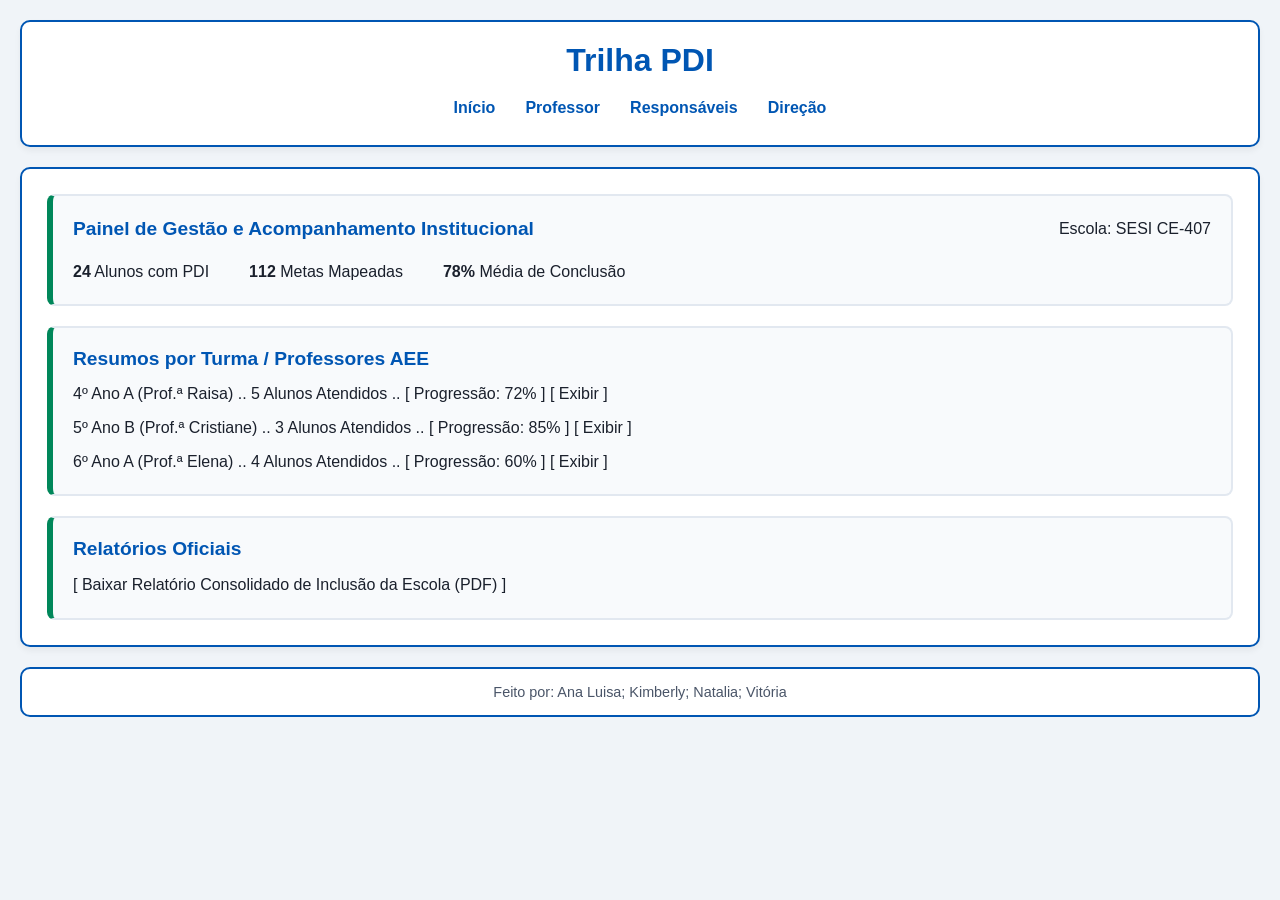
==== direcao.html @ 577b3da2 "Add files via upload" ====
<!DOCTYPE html>
<html lang="pt-BR">
<head>
    <meta charset="UTF-8">
    <meta name="viewport" content="width=device-width, initial-scale=1.0">
    <title>Trilha PDI - Direção</title>
    <link rel="stylesheet" href="style.css">
</head>
<body>
    <header>
        <h1>Trilha PDI</h1>
        <nav>
            <a href="index.html">Início</a>
            <a href="professor.html">Professor</a>
            <a href="responsaveis.html">Responsáveis</a>
            <a href="direcao.html">Direção</a>
        </nav>
    </header>

    <main>
      
        <section class="section-direcao">
            <div class="topo-informacoes">
                <h2>Painel de Gestão e Acompanhamento Institucional</h2>
                <p>Escola: SESI CE-407</p>
            </div>
            
            <div class="cards-indicadores">
                <p><strong>24</strong> Alunos com PDI</p>
                <p><strong>112</strong> Metas Mapeadas</p>
                <p><strong>78%</strong> Média de Conclusão</p>
            </div>
        </section>

      
        <section class="section-direcao">
            <h2>Resumos por Turma / Professores AEE</h2>
            <ul class="lista-turmas">
                <li>4º Ano A (Prof.ª Raisa) .. 5 Alunos Atendidos .. [ Progressão: 72% ] [ Exibir ]</li>
                <li>5º Ano B (Prof.ª Cristiane) .. 3 Alunos Atendidos .. [ Progressão: 85% ] [ Exibir ]</li>
                <li>6º Ano A (Prof.ª Elena) .. 4 Alunos Atendidos .. [ Progressão: 60% ] [ Exibir ]</li>
            </ul>
        </section>

   
        <section class="section-direcao">
            <h2>Relatórios Oficiais</h2>
            <p>[ Baixar Relatório Consolidado de Inclusão da Escola (PDF) ]</p>
        </section>
    </main>

    <footer>
        <p>Feito por: Ana Luisa; Kimberly; Natalia; Vitória</p>
    </footer>
</body>
</html>
---- style.css ----
* {
    margin: 0;
    padding: 0;
    box-sizing: border-box;
    font-family: Arial, Helvetica, sans-serif;
}

body {
    background-color: #f0f4f8;
    color: #1a202c;
    padding: 20px;
    display: flex;
    flex-direction: column;
    align-items: center;
    width: 100%;
}

header, main, footer {
    width: 100%;
}

header {
    border: 2px solid #0056b3;
    border-radius: 10px;
    background-color: #ffffff;
    padding: 20px;
    text-align: center;
    margin-bottom: 20px;
    box-shadow: 0 4px 6px rgba(0,0,0,0.05);
}

header h1 {
    font-size: 2rem;
    color: #0056b3;
    margin-bottom: 12px;
}

nav {
    display: flex;
    justify-content: center;
    gap: 30px;
    padding: 8px;
}

nav a {
    text-decoration: none;
    color: #0056b3;
    font-weight: bold;
    transition: color 0.2s;
}

nav a:hover {
    color: #00875a;
}

main {
    border: 2px solid #0056b3;
    border-radius: 10px;
    background-color: #ffffff;
    padding: 25px;
    margin-bottom: 20px;
    display: flex;
    flex-direction: column;
    gap: 20px;
    box-shadow: 0 4px 6px rgba(0,0,0,0.05);
}

section {
    border: 2px solid #e2e8f0;
    border-left: 6px solid #00875a;
    border-radius: 8px;
    padding: 20px;
    background-color: #f8fafc;
}

.section1 {
    display: flex;
    gap: 30px;
    align-items: flex-start;
}

.left-box {
    width: 25%;
    display: flex;
    flex-direction: column;
    gap: 15px;
}

.left-box h2 {
    font-size: 1.2rem;
    color: #0056b3;
    text-align: center;
}

.left-box img {
    width: 100%;
    max-width: 280px;
    height: auto;
    margin: 0 auto;
    object-fit: contain;
}

.right-box {
    width: 75%;
    display: flex;
    flex-direction: column;
    gap: 12px;
}

.right-box p, .right-box ul {
    font-size: 1rem;
    line-height: 1.6;
}

.right-box ul {
    list-style-position: inside;
}

.right-box li {
    margin-bottom: 6px;
}

.section2, .section-professor, .section-responsaveis, .section-direcao {
    display: flex;
    flex-direction: column;
    gap: 12px;
}

.section2 h2, .section-professor h2, .section-responsaveis h2, .section-direcao h2 {
    font-size: 1.2rem;
    color: #0056b3;
}

.section2 p, .section-professor p, .section-responsaveis p, .section-direcao p {
    font-size: 1rem;
    line-height: 1.6;
}

.topo-informacoes {
    display: flex;
    justify-content: space-between;
    align-items: center;
    gap: 15px;
}

.metas-container {
    display: flex;
    justify-content: space-between;
    gap: 30px;
}

.metas-lista, .status-lista, .lista-turmas {
    list-style: none;
    display: flex;
    flex-direction: column;
    gap: 10px;
}

.metas-lista { width: 60%; }
.status-lista { width: 35%; }

.metas-lista li, .status-lista li, .lista-turmas li {
    font-size: 1rem;
    line-height: 1.5;
}

.cards-indicadores {
    display: flex;
    justify-content: flex-start;
    gap: 40px;
    margin-top: 5px;
}

footer {
    border: 2px solid #0056b3;
    border-radius: 10px;
    background-color: #ffffff;
    padding: 15px;
    text-align: center;
    font-size: 0.9rem;
    color: #4a5568;
}
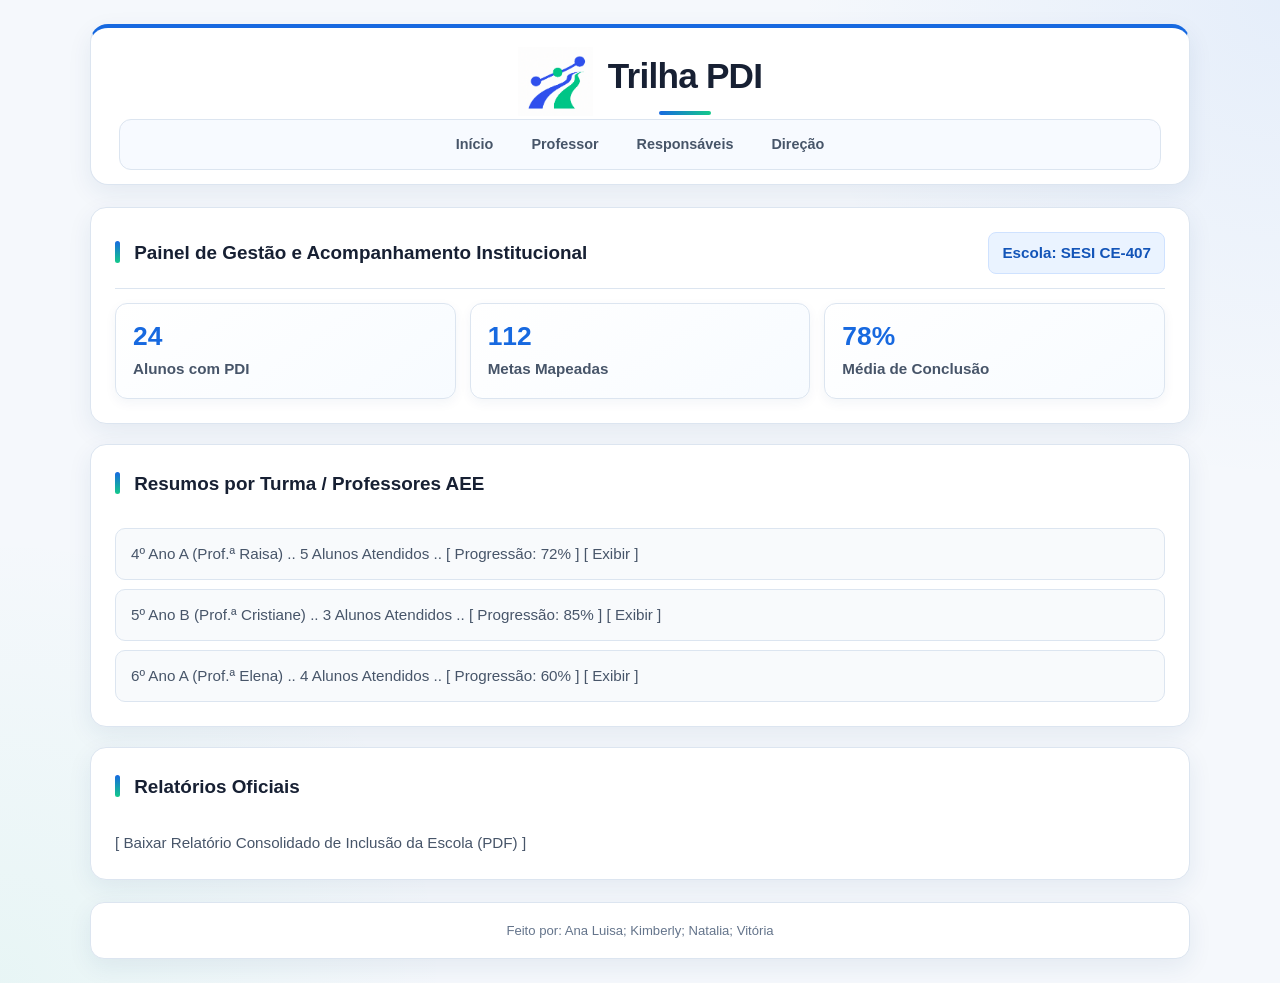
==== commit c0670eb7: "Add files via upload" ====
--- a/direcao.html
+++ b/direcao.html
@@ -1,56 +1,148 @@
 <!DOCTYPE html>
 <html lang="pt-BR">
+
 <head>
+
     <meta charset="UTF-8">
-    <meta name="viewport" content="width=device-width, initial-scale=1.0">
+
+    <meta name="viewport"
+          content="width=device-width, initial-scale=1.0">
+
     <title>Trilha PDI - Direção</title>
+
     <link rel="stylesheet" href="style.css">
+
 </head>
+
 <body>
+
     <header>
-        <h1>Trilha PDI</h1>
+
+        <div class="brand">
+            <img src="desenho_logo.png" alt="Logo Trilha PDI">
+            <h1>Trilha PDI</h1>
+        </div>
+
         <nav>
-            <a href="index.html">Início</a>
-            <a href="professor.html">Professor</a>
-            <a href="responsaveis.html">Responsáveis</a>
-            <a href="direcao.html">Direção</a>
+
+            <a href="index.html">
+                Início
+            </a>
+
+            <a href="professor.html">
+                Professor
+            </a>
+
+            <a href="responsaveis.html">
+                Responsáveis
+            </a>
+
+            <a href="direcao.html">
+                Direção
+            </a>
+
         </nav>
+
     </header>
 
+
     <main>
-      
+
         <section class="section-direcao">
+
             <div class="topo-informacoes">
-                <h2>Painel de Gestão e Acompanhamento Institucional</h2>
-                <p>Escola: SESI CE-407</p>
+
+                <h2>
+                    Painel de Gestão e
+                    Acompanhamento Institucional
+                </h2>
+
+                <p>
+                    Escola: SESI CE-407
+                </p>
+
             </div>
-            
+
+
             <div class="cards-indicadores">
-                <p><strong>24</strong> Alunos com PDI</p>
-                <p><strong>112</strong> Metas Mapeadas</p>
-                <p><strong>78%</strong> Média de Conclusão</p>
+
+                <p>
+                    <strong>24</strong>
+                    Alunos com PDI
+                </p>
+
+                <p>
+                    <strong>112</strong>
+                    Metas Mapeadas
+                </p>
+
+                <p>
+                    <strong>78%</strong>
+                    Média de Conclusão
+                </p>
+
             </div>
+
         </section>
 
-      
+
         <section class="section-direcao">
-            <h2>Resumos por Turma / Professores AEE</h2>
+
+            <h2>
+                Resumos por Turma /
+                Professores AEE
+            </h2>
+
+
             <ul class="lista-turmas">
-                <li>4º Ano A (Prof.ª Raisa) .. 5 Alunos Atendidos .. [ Progressão: 72% ] [ Exibir ]</li>
-                <li>5º Ano B (Prof.ª Cristiane) .. 3 Alunos Atendidos .. [ Progressão: 85% ] [ Exibir ]</li>
-                <li>6º Ano A (Prof.ª Elena) .. 4 Alunos Atendidos .. [ Progressão: 60% ] [ Exibir ]</li>
+
+                <li>
+                    4º Ano A (Prof.ª Raisa)
+                    .. 5 Alunos Atendidos ..
+                    [ Progressão: 72% ] [ Exibir ]
+                </li>
+
+                <li>
+                    5º Ano B (Prof.ª Cristiane)
+                    .. 3 Alunos Atendidos ..
+                    [ Progressão: 85% ] [ Exibir ]
+                </li>
+
+                <li>
+                    6º Ano A (Prof.ª Elena)
+                    .. 4 Alunos Atendidos ..
+                    [ Progressão: 60% ] [ Exibir ]
+                </li>
+
             </ul>
+
         </section>
 
-   
+
         <section class="section-direcao">
-            <h2>Relatórios Oficiais</h2>
-            <p>[ Baixar Relatório Consolidado de Inclusão da Escola (PDF) ]</p>
+
+            <h2>
+                Relatórios Oficiais
+            </h2>
+
+            <p>
+                [ Baixar Relatório Consolidado
+                de Inclusão da Escola (PDF) ]
+            </p>
+
         </section>
+
     </main>
 
+
     <footer>
-        <p>Feito por: Ana Luisa; Kimberly; Natalia; Vitória</p>
+
+        <p>
+            Feito por: Ana Luisa; Kimberly; Natalia; Vitória
+        </p>
+
     </footer>
+
 </body>
+
 </html>
--- a/style.css
+++ b/style.css
@@ -1,182 +1,828 @@
+/* =========================================================
+   TRILHA PDI - ESTILO GERAL
+   ========================================================= */
+
+:root {
+    --azul: #1769e0;
+    --azul-escuro: #1254b8;
+    --azul-claro: #eaf3ff;
+
+    --verde: #13c98a;
+    --verde-claro: #e7fbf4;
+
+    --texto: #172033;
+    --texto-suave: #64748b;
+
+    --fundo: #f5f8fc;
+    --branco: #ffffff;
+    --borda: #dce5f0;
+
+    --sombra:
+        0 8px 24px rgba(23, 65, 120, 0.08);
+}
+
+
+/* =========================================================
+   RESET
+   ========================================================= */
+
 * {
     margin: 0;
     padding: 0;
     box-sizing: border-box;
-    font-family: Arial, Helvetica, sans-serif;
-}
+}
+
+
+html {
+    scroll-behavior: smooth;
+}
+
 
 body {
-    background-color: #f0f4f8;
-    color: #1a202c;
-    padding: 20px;
+    min-height: 100vh;
+
+    padding: 24px;
+
+    background:
+        radial-gradient(
+            circle at top right,
+            rgba(23, 105, 224, 0.07),
+            transparent 30%
+        ),
+        radial-gradient(
+            circle at bottom left,
+            rgba(19, 201, 138, 0.06),
+            transparent 28%
+        ),
+        var(--fundo);
+
+    color: var(--texto);
+
+    font-family: Arial, sans-serif;
+
     display: flex;
     flex-direction: column;
     align-items: center;
-    width: 100%;
-}
-
-header, main, footer {
-    width: 100%;
-}
+
+    line-height: 1.6;
+}
+
+
+/* =========================================================
+   CABEÇALHO
+   ========================================================= */
 
 header {
-    border: 2px solid #0056b3;
+    width: min(1100px, 100%);
+
+    background: var(--branco);
+
+    border: 1px solid var(--borda);
+
+    border-top: 4px solid var(--azul);
+
+    border-radius: 18px;
+
+    padding: 16px 28px 14px;
+
+    margin-bottom: 22px;
+
+    box-shadow: var(--sombra);
+
+    text-align: center;
+}
+
+
+/* =========================================================
+   LOGO + TÍTULO
+   ========================================================= */
+
+.brand {
+    display: flex;
+
+    align-items: center;
+
+    justify-content: center;
+
+    gap: 15px;
+}
+
+
+.brand img {
+    width: 75px;
+    height: 75px;
+
+    object-fit: contain;
+
+}
+
+
+.brand h1 {
+    margin: 0;
+
+    color: var(--texto);
+
+    font-size: clamp(
+        1.7rem,
+        3vw,
+        2.2rem
+    );
+
+    font-weight: 800;
+
+    letter-spacing: -0.8px;
+}
+
+
+/* LINHA ABAIXO DO TÍTULO */
+
+.brand h1::after {
+    content: "";
+
+    display: block;
+
+    width: 52px;
+    height: 4px;
+
+    margin: 7px auto 0;
+
+    border-radius: 20px;
+
+    background:
+        linear-gradient(
+            90deg,
+            var(--azul),
+            var(--verde)
+        );
+}
+
+
+/* =========================================================
+   MENU
+   ========================================================= */
+
+nav {
+    display: flex;
+
+    justify-content: center;
+
+    align-items: center;
+
+    flex-wrap: wrap;
+
+    gap: 6px;
+
+    padding: 5px;
+
+    background: #f7faff;
+
+    border: 1px solid var(--borda);
+
+    border-radius: 12px;
+}
+
+
+nav a {
+    color: #475569;
+
+    text-decoration: none;
+
+    font-size: 0.9rem;
+
+    font-weight: 600;
+
+    padding: 8px 16px;
+
+    border-radius: 9px;
+
+    transition: 0.2s ease;
+}
+
+
+nav a:hover {
+    color: var(--azul);
+
+    background: var(--azul-claro);
+
+    transform: translateY(-1px);
+}
+
+
+/* =========================================================
+   CONTEÚDO
+   ========================================================= */
+
+main {
+    width: min(1100px, 100%);
+
+    display: flex;
+
+    flex-direction: column;
+
+    gap: 20px;
+}
+
+
+/* =========================================================
+   SEÇÕES
+   ========================================================= */
+
+section {
+    background: var(--branco);
+
+    border: 1px solid var(--borda);
+
+    border-radius: 16px;
+
+    padding: 24px;
+
+    box-shadow: var(--sombra);
+}
+
+
+section h2 {
+    color: var(--texto);
+
+    font-size: 1.18rem;
+
+    font-weight: 700;
+
+    margin-bottom: 14px;
+}
+
+
+section h2::before {
+    content: "";
+
+    display: inline-block;
+
+    width: 5px;
+    height: 22px;
+
+    margin-right: 9px;
+
+    vertical-align: -4px;
+
+    border-radius: 5px;
+
+    background:
+        linear-gradient(
+            var(--azul),
+            var(--verde)
+        );
+}
+
+
+section p,
+section li {
+    color: #475569;
+
+    font-size: 0.95rem;
+}
+
+
+/* =========================================================
+   PÁGINA INICIAL
+   ========================================================= */
+
+.section1 {
+    display: grid;
+
+    grid-template-columns: 290px 1fr;
+
+    gap: 32px;
+
+    align-items: center;
+}
+
+
+.left-box {
+    min-height: 100%;
+
+    display: flex;
+
+    flex-direction: column;
+
+    align-items: center;
+
+    justify-content: center;
+
+    padding: 20px;
+
+    background:
+        linear-gradient(
+            145deg,
+            #f7fbff,
+            #effaf7
+        );
+
+    border: 1px solid var(--borda);
+
+    border-radius: 14px;
+}
+
+
+.left-box h2 {
+    text-align: center;
+
+    font-size: 1.15rem;
+}
+
+
+.left-box h2::before {
+    display: none;
+}
+
+
+.left-box img {
+    display: block;
+
+    width: min(220px, 100%);
+
+    height: auto;
+
+    object-fit: contain;
+
+    border-radius: 12px;
+}
+
+
+/* =========================================================
+   TEXTO
+   ========================================================= */
+
+.right-box {
+    display: flex;
+
+    flex-direction: column;
+
+    gap: 12px;
+}
+
+
+.right-box p {
+    background: #f8fafc;
+
+    border: 1px solid #e6edf5;
+
     border-radius: 10px;
-    background-color: #ffffff;
-    padding: 20px;
+
+    padding: 13px 15px;
+}
+
+
+.right-box strong {
+    color: var(--azul-escuro);
+}
+
+
+.right-box ul {
+    list-style: none;
+
+    display: grid;
+
+    gap: 9px;
+
+    margin-top: 2px;
+}
+
+
+.right-box li {
+    padding: 12px 14px 12px 42px;
+
+    background: var(--verde-claro);
+
+    border: 1px solid #c9f2e3;
+
+    border-radius: 10px;
+
+    position: relative;
+}
+
+
+.right-box li::before {
+    content: "✓";
+
+    position: absolute;
+
+    left: 15px;
+
+    top: 11px;
+
+    width: 19px;
+    height: 19px;
+
+    display: grid;
+
+    place-items: center;
+
+    border-radius: 50%;
+
+    background: var(--verde);
+
+    color: white;
+
+    font-size: 0.72rem;
+
+    font-weight: 800;
+}
+
+
+/* =========================================================
+   SEÇÃO PDI
+   ========================================================= */
+
+.section2 {
+    display: flex;
+
+    flex-direction: column;
+
+    gap: 10px;
+}
+
+
+.section2 p {
+    padding: 12px 15px;
+
+    background: #f8fafc;
+
+    border-radius: 10px;
+
+    border: 1px solid #e6edf5;
+}
+
+
+/* =========================================================
+   PROFESSOR / RESPONSÁVEIS / DIREÇÃO
+   ========================================================= */
+
+.section-professor,
+.section-responsaveis,
+.section-direcao {
+    display: flex;
+
+    flex-direction: column;
+
+    gap: 14px;
+}
+
+
+/* =========================================================
+   INFORMAÇÕES
+   ========================================================= */
+
+.topo-informacoes {
+    display: flex;
+
+    justify-content: space-between;
+
+    align-items: center;
+
+    gap: 16px;
+
+    padding-bottom: 14px;
+
+    border-bottom: 1px solid var(--borda);
+}
+
+
+.topo-informacoes h2 {
+    margin-bottom: 0;
+}
+
+
+.topo-informacoes p {
+    padding: 8px 13px;
+
+    color: var(--azul-escuro);
+
+    background: var(--azul-claro);
+
+    border: 1px solid #cfe2ff;
+
+    border-radius: 8px;
+
+    font-weight: 600;
+
+    white-space: nowrap;
+}
+
+
+/* =========================================================
+   METAS
+   ========================================================= */
+
+.metas-container {
+    display: grid;
+
+    grid-template-columns: 1.35fr 1fr;
+
+    gap: 20px;
+}
+
+
+.metas-lista,
+.status-lista,
+.lista-turmas {
+    list-style: none;
+
+    display: flex;
+
+    flex-direction: column;
+
+    gap: 9px;
+}
+
+
+.metas-lista li,
+.status-lista li {
+    padding: 12px 14px;
+
+    border: 1px solid var(--borda);
+
+    border-radius: 9px;
+
+    background: #f8fafc;
+}
+
+
+.metas-lista li::before {
+    content: "🎯";
+
+    margin-right: 8px;
+}
+
+
+/* CONCLUÍDA */
+
+.status-lista li:nth-child(1) {
+    background: var(--verde-claro);
+
+    border-color: #c9f2e3;
+
+    color: #087454;
+}
+
+
+/* EM ANDAMENTO */
+
+.status-lista li:nth-child(2) {
+    background: #fff8e6;
+
+    border-color: #f7df9d;
+
+    color: #9a6700;
+}
+
+
+/* NÃO INICIADA */
+
+.status-lista li:nth-child(3) {
+    background: #f1f5f9;
+
+    color: #64748b;
+}
+
+
+/* =========================================================
+   DIREÇÃO
+   ========================================================= */
+
+.cards-indicadores {
+    display: grid;
+
+    grid-template-columns:
+        repeat(3, 1fr);
+
+    gap: 14px;
+}
+
+
+.cards-indicadores p {
+    padding: 17px;
+
+    background:
+        linear-gradient(
+            145deg,
+            #ffffff,
+            #f7fbff
+        );
+
+    border: 1px solid var(--borda);
+
+    border-radius: 12px;
+
+    box-shadow:
+        0 4px 12px
+        rgba(23, 65, 120, 0.05);
+
+    font-weight: 600;
+}
+
+
+.cards-indicadores strong {
+    display: block;
+
+    color: var(--azul);
+
+    font-size: 1.65rem;
+
+    line-height: 1.2;
+
+    margin-bottom: 4px;
+}
+
+
+.lista-turmas li {
+    padding: 13px 15px;
+
+    background: #f8fafc;
+
+    border: 1px solid var(--borda);
+
+    border-radius: 10px;
+}
+
+
+.lista-turmas li:hover {
+    border-color: #b9d3f7;
+
+    background: #f5f9ff;
+}
+
+
+/* =========================================================
+   BOTÕES
+   ========================================================= */
+
+.btn-acao {
+    display: inline-block;
+
+    width: fit-content;
+
+    padding: 9px 16px;
+
+    color: white;
+
+    background: var(--azul);
+
+    border-radius: 9px;
+
+    text-decoration: none;
+
+    font-size: 0.9rem;
+
+    font-weight: 600;
+
+    transition: 0.2s ease;
+}
+
+
+.btn-acao:hover {
+    background: var(--azul-escuro);
+
+    transform: translateY(-1px);
+}
+
+
+/* =========================================================
+   RODAPÉ
+   ========================================================= */
+
+footer {
+    width: min(1100px, 100%);
+
+    margin-top: 22px;
+
+    padding: 17px 20px;
+
+    background: var(--branco);
+
+    border: 1px solid var(--borda);
+
+    border-radius: 14px;
+
+    box-shadow: var(--sombra);
+
     text-align: center;
-    margin-bottom: 20px;
-    box-shadow: 0 4px 6px rgba(0,0,0,0.05);
-}
-
-header h1 {
-    font-size: 2rem;
-    color: #0056b3;
-    margin-bottom: 12px;
-}
-
-nav {
-    display: flex;
-    justify-content: center;
-    gap: 30px;
-    padding: 8px;
-}
-
-nav a {
-    text-decoration: none;
-    color: #0056b3;
-    font-weight: bold;
-    transition: color 0.2s;
-}
-
-nav a:hover {
-    color: #00875a;
-}
-
-main {
-    border: 2px solid #0056b3;
-    border-radius: 10px;
-    background-color: #ffffff;
-    padding: 25px;
-    margin-bottom: 20px;
-    display: flex;
-    flex-direction: column;
-    gap: 20px;
-    box-shadow: 0 4px 6px rgba(0,0,0,0.05);
-}
-
-section {
-    border: 2px solid #e2e8f0;
-    border-left: 6px solid #00875a;
-    border-radius: 8px;
-    padding: 20px;
-    background-color: #f8fafc;
-}
-
-.section1 {
-    display: flex;
-    gap: 30px;
-    align-items: flex-start;
-}
-
-.left-box {
-    width: 25%;
-    display: flex;
-    flex-direction: column;
-    gap: 15px;
-}
-
-.left-box h2 {
-    font-size: 1.2rem;
-    color: #0056b3;
-    text-align: center;
-}
-
-.left-box img {
-    width: 100%;
-    max-width: 280px;
-    height: auto;
-    margin: 0 auto;
-    object-fit: contain;
-}
-
-.right-box {
-    width: 75%;
-    display: flex;
-    flex-direction: column;
-    gap: 12px;
-}
-
-.right-box p, .right-box ul {
-    font-size: 1rem;
-    line-height: 1.6;
-}
-
-.right-box ul {
-    list-style-position: inside;
-}
-
-.right-box li {
-    margin-bottom: 6px;
-}
-
-.section2, .section-professor, .section-responsaveis, .section-direcao {
-    display: flex;
-    flex-direction: column;
-    gap: 12px;
-}
-
-.section2 h2, .section-professor h2, .section-responsaveis h2, .section-direcao h2 {
-    font-size: 1.2rem;
-    color: #0056b3;
-}
-
-.section2 p, .section-professor p, .section-responsaveis p, .section-direcao p {
-    font-size: 1rem;
-    line-height: 1.6;
-}
-
-.topo-informacoes {
-    display: flex;
-    justify-content: space-between;
-    align-items: center;
-    gap: 15px;
-}
-
-.metas-container {
-    display: flex;
-    justify-content: space-between;
-    gap: 30px;
-}
-
-.metas-lista, .status-lista, .lista-turmas {
-    list-style: none;
-    display: flex;
-    flex-direction: column;
-    gap: 10px;
-}
-
-.metas-lista { width: 60%; }
-.status-lista { width: 35%; }
-
-.metas-lista li, .status-lista li, .lista-turmas li {
-    font-size: 1rem;
-    line-height: 1.5;
-}
-
-.cards-indicadores {
-    display: flex;
-    justify-content: flex-start;
-    gap: 40px;
-    margin-top: 5px;
-}
-
-footer {
-    border: 2px solid #0056b3;
-    border-radius: 10px;
-    background-color: #ffffff;
-    padding: 15px;
-    text-align: center;
-    font-size: 0.9rem;
-    color: #4a5568;
+}
+
+
+footer p {
+    color: var(--texto-suave);
+
+    font-size: 0.82rem;
+}
+
+
+/* =========================================================
+   RESPONSIVIDADE
+   ========================================================= */
+
+@media (max-width: 800px) {
+
+    body {
+        padding: 14px;
+    }
+
+
+    header {
+        padding: 16px;
+    }
+
+
+    .brand {
+        gap: 10px;
+    }
+
+
+    .brand img {
+        width: 55px;
+        height: 55px;
+    }
+
+
+    .section1 {
+        grid-template-columns: 1fr;
+    }
+
+
+    .left-box {
+        min-height: auto;
+    }
+
+
+    .left-box img {
+        width: 180px;
+    }
+
+
+    .metas-container {
+        grid-template-columns: 1fr;
+    }
+
+
+    .cards-indicadores {
+        grid-template-columns: 1fr;
+    }
+
+
+    .topo-informacoes {
+        flex-direction: column;
+
+        align-items: flex-start;
+    }
+
+
+    .topo-informacoes p {
+        white-space: normal;
+    }
+
+}
+
+
+/* =========================================================
+   CELULARES PEQUENOS
+   ========================================================= */
+
+@media (max-width: 520px) {
+
+    section {
+        padding: 17px;
+    }
+
+
+    nav {
+        gap: 3px;
+    }
+
+
+    nav a {
+        font-size: 0.82rem;
+
+        padding: 7px 9px;
+    }
+
+
+    section h2 {
+        font-size: 1.05rem;
+    }
+
+
+    section p,
+    section li {
+        font-size: 0.9rem;
+    }
+
+
+    .brand img {
+        width: 48px;
+        height: 48px;
+    }
+
+
+    .brand h1 {
+        font-size: 1.6rem;
+    }
+
 }
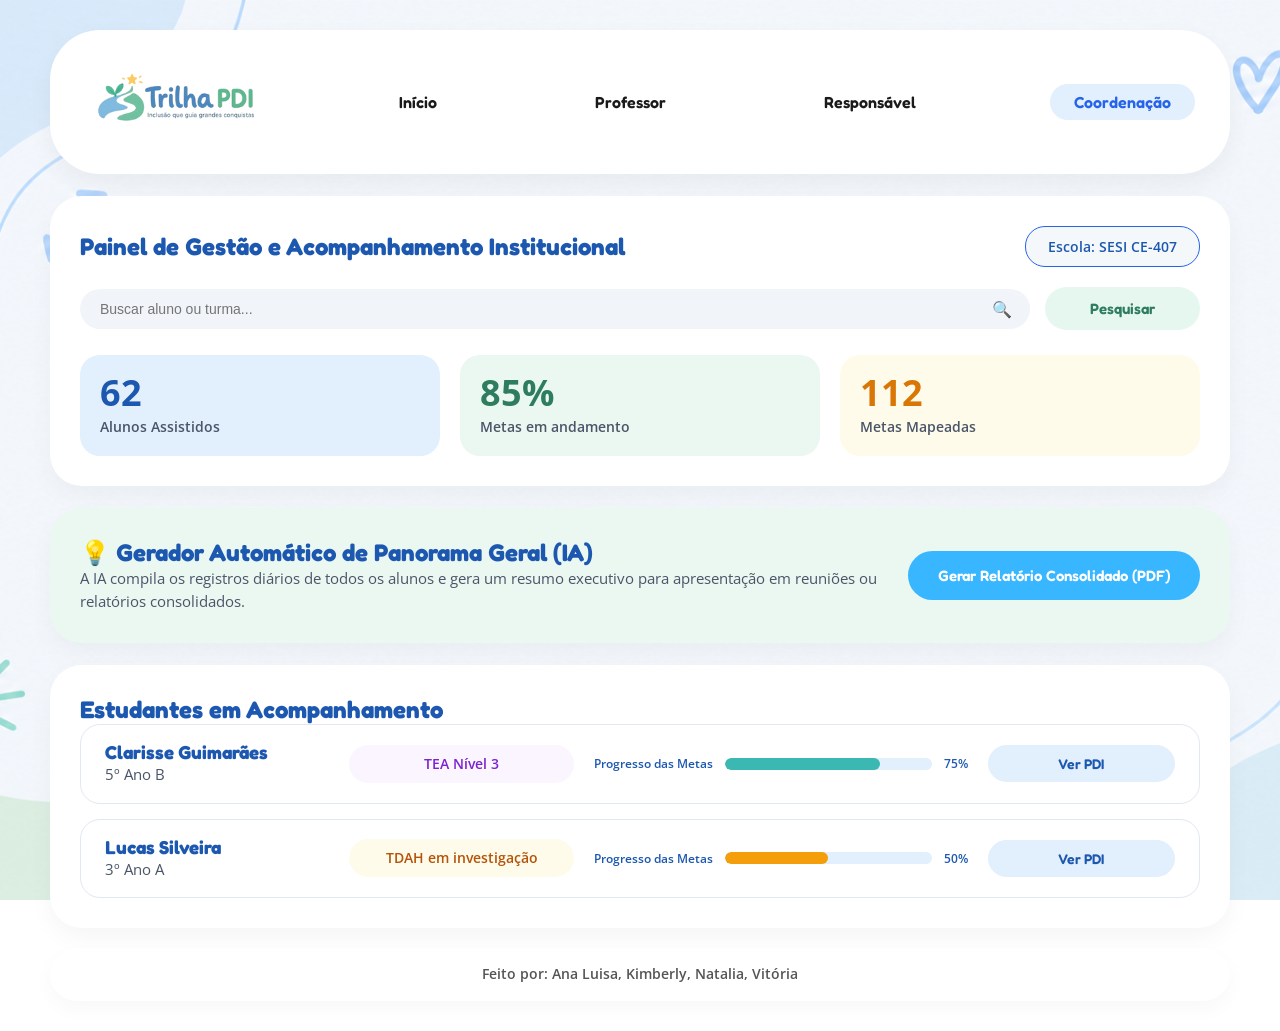
==== commit 13148eb2: "Add files via upload" ====
--- a/direcao.html
+++ b/direcao.html
@@ -1,148 +1,119 @@
 <!DOCTYPE html>
 <html lang="pt-BR">
-
 <head>
-
     <meta charset="UTF-8">
-
-    <meta name="viewport"
-          content="width=device-width, initial-scale=1.0">
-
-    <title>Trilha PDI - Direção</title>
-
+    <meta name="viewport" content="width=device-width, initial-scale=1.0">
+    <title>Painel de Gestão e Acompanhamento - Trilha PDI</title>
     <link rel="stylesheet" href="style.css">
-
 </head>
-
 <body>
-
     <header>
-
-        <div class="brand">
-            <img src="desenho_logo.png" alt="Logo Trilha PDI">
-            <h1>Trilha PDI</h1>
-        </div>
-
         <nav>
-
-            <a href="index.html">
-                Início
-            </a>
-
-            <a href="professor.html">
-                Professor
-            </a>
-
-            <a href="responsaveis.html">
-                Responsáveis
-            </a>
-
-            <a href="direcao.html">
-                Direção
-            </a>
-
+            <img src="logo.png" alt="Logo do Trilha PDI">
+            <a href="index.html">Início</a>
+            <a href="professor.html">Professor</a>
+            <a href="responsaveis.html">Responsável</a>
+            <a href="direcao.html" class="active">Coordenação</a>
         </nav>
-
     </header>
 
-
     <main>
-
-        <section class="section-direcao">
-
-            <div class="topo-informacoes">
-
-                <h2>
-                    Painel de Gestão e
-                    Acompanhamento Institucional
-                </h2>
-
-                <p>
-                    Escola: SESI CE-407
-                </p>
-
+        <!-- SEÇÃO SUPERIOR: TÍTULO, PESQUISA E INDICADORES (KPIs) -->
+        <section class="card-direcao painel-gestao">
+            <div class="gestao-top">
+                <h1>Painel de Gestão e Acompanhamento Institucional</h1>
+                <div class="tag-escola">Escola: SESI CE-407</div>
             </div>
 
+            <!-- BARRA DE PESQUISA COM INPUT E BUTTON SUBMIT -->
+            <form class="busca-form">
+                <div class="input-busca-wrapper">
+                    <input type="text" placeholder="Buscar aluno ou turma..." aria-label="Buscar aluno">
+                    <span class="icon-lupa">🔍</span>
+                </div>
+                <button type="submit" class="btn-pesquisar">Pesquisar</button>
+            </form>
 
-            <div class="cards-indicadores">
-
-                <p>
-                    <strong>24</strong>
-                    Alunos com PDI
-                </p>
-
-                <p>
-                    <strong>112</strong>
-                    Metas Mapeadas
-                </p>
-
-                <p>
-                    <strong>78%</strong>
-                    Média de Conclusão
-                </p>
-
+            <!-- CARDS DE INDICADORES / METRICAS -->
+            <div class="kpi-grid">
+                <div class="kpi-card azul">
+                    <span class="kpi-numero">62</span>
+                    <span class="kpi-rotulo">Alunos Assistidos</span>
+                </div>
+                <div class="kpi-card verde">
+                    <span class="kpi-numero">85%</span>
+                    <span class="kpi-rotulo">Metas em andamento</span>
+                </div>
+                <div class="kpi-card amarelo">
+                    <span class="kpi-numero">112</span>
+                    <span class="kpi-rotulo">Metas Mapeadas</span>
+                </div>
             </div>
-
         </section>
 
-
-        <section class="section-direcao">
-
-            <h2>
-                Resumos por Turma /
-                Professores AEE
-            </h2>
-
-
-            <ul class="lista-turmas">
-
-                <li>
-                    4º Ano A (Prof.ª Raisa)
-                    .. 5 Alunos Atendidos ..
-                    [ Progressão: 72% ] [ Exibir ]
-                </li>
-
-                <li>
-                    5º Ano B (Prof.ª Cristiane)
-                    .. 3 Alunos Atendidos ..
-                    [ Progressão: 85% ] [ Exibir ]
-                </li>
-
-                <li>
-                    6º Ano A (Prof.ª Elena)
-                    .. 4 Alunos Atendidos ..
-                    [ Progressão: 60% ] [ Exibir ]
-                </li>
-
-            </ul>
-
+        <!-- SEÇÃO: GERADOR DE PANORAMA GERAL (IA) -->
+        <section class="card-direcao panorama-ia">
+            <div class="panorama-info">
+                <h2>💡 Gerador Automático de Panorama Geral (IA)</h2>
+                <p>A IA compila os registros diários de todos os alunos e gera um resumo executivo para apresentação em reuniões ou relatórios consolidados.</p>
+            </div>
+            <button class="btn-relatorio">Gerar Relatório Consolidado (PDF)</button>
         </section>
 
+        <!-- SEÇÃO: ESTUDANTES EM ACOMPANHAMENTO -->
+        <section class="card-direcao estudantes-secao">
+            <h2>Estudantes em Acompanhamento</h2>
 
-        <section class="section-direcao">
+            <div class="lista-estudantes">
+                <!-- ALUNO 1: Clarisse Guimarães -->
+                <div class="estudante-item">
+                    <div class="estudante-info">
+                        <h3>Clarisse Guimarães</h3>
+                        <p>5º Ano B</p>
+                    </div>
 
-            <h2>
-                Relatórios Oficiais
-            </h2>
+                    <div class="estudante-laudo roxo">
+                        TEA Nível 3
+                    </div>
 
-            <p>
-                [ Baixar Relatório Consolidado
-                de Inclusão da Escola (PDF) ]
-            </p>
+                    <div class="estudante-progresso">
+                        <span>Progresso das Metas</span>
+                        <div class="bar-container">
+                            <div class="bar-fill verde" style="width: 75%;"></div>
+                        </div>
+                        <span class="porcentagem">75%</span>
+                    </div>
 
+                    <a href="responsaveis.html" class="btn-ver-pdi">Ver PDI</a>
+                </div>
+
+                <!-- ALUNO 2: Lucas Silveira -->
+                <div class="estudante-item">
+                    <div class="estudante-info">
+                        <h3>Lucas Silveira</h3>
+                        <p>3º Ano A</p>
+                    </div>
+
+                    <div class="estudante-laudo amarelo">
+                        TDAH em investigação
+                    </div>
+
+                    <div class="estudante-progresso">
+                        <span>Progresso das Metas</span>
+                        <div class="bar-container">
+                            <div class="bar-fill amarelo" style="width: 50%;"></div>
+                        </div>
+                        <span class="porcentagem">50%</span>
+                    </div>
+
+                    <a href="responsaveis.html" class="btn-ver-pdi">Ver PDI</a>
+                </div>
+            </div>
         </section>
-
     </main>
 
-
     <footer>
-
-        <p>
-            Feito por: Ana Luisa; Kimberly; Natalia; Vitória
-        </p>
-
+        <p>Feito por: Ana Luisa, Kimberly, Natalia, Vitória</p>
     </footer>
-
 </body>
-
 </html>
--- a/style.css
+++ b/style.css
@@ -1,30 +1,4 @@
-/* =========================================================
-   TRILHA PDI - ESTILO GERAL
-   ========================================================= */
-
-:root {
-    --azul: #1769e0;
-    --azul-escuro: #1254b8;
-    --azul-claro: #eaf3ff;
-
-    --verde: #13c98a;
-    --verde-claro: #e7fbf4;
-
-    --texto: #172033;
-    --texto-suave: #64748b;
-
-    --fundo: #f5f8fc;
-    --branco: #ffffff;
-    --borda: #dce5f0;
-
-    --sombra:
-        0 8px 24px rgba(23, 65, 120, 0.08);
-}
-
-
-/* =========================================================
-   RESET
-   ========================================================= */
+@import url('https://fonts.googleapis.com/css2?family=Fredoka:wght@400;500;600;700&family=Open+Sans:wght@400;500;600;700&display=swap');
 
 * {
     margin: 0;
@@ -32,797 +6,494 @@
     box-sizing: border-box;
 }
 
-
-html {
-    scroll-behavior: smooth;
-}
-
-
 body {
+    font-family: 'Open Sans', sans-serif;
+    color: #333333;
+    padding: 30px 25px;
+    display: flex;
+    flex-direction: column;
+    align-items: center;
     min-height: 100vh;
-
-    padding: 24px;
-
-    background:
-        radial-gradient(
-            circle at top right,
-            rgba(23, 105, 224, 0.07),
-            transparent 30%
-        ),
-        radial-gradient(
-            circle at bottom left,
-            rgba(19, 201, 138, 0.06),
-            transparent 28%
-        ),
-        var(--fundo);
-
-    color: var(--texto);
-
-    font-family: Arial, sans-serif;
-
+    width: 100%;
+    background: url('fundo.png') center / cover no-repeat fixed;
+}
+
+main {
+    width: 100%;
+    max-width: 1180px;
     display: flex;
     flex-direction: column;
-    align-items: center;
-
+    gap: 22px;
+}
+
+
+h1, h2, h3, h4, button, select, label, nav a, .btn-cadastrar, .status-tag, .btn-ver-pdi {
+    font-family: 'Fredoka', sans-serif;
+}
+
+h1, h2, h3 { color: #1D58B0; }
+
+p {
+    font-size: 14.5px;
     line-height: 1.6;
-}
-
-
-/* =========================================================
-   CABEÇALHO
-   ========================================================= */
+    color: #4A5568;
+}
+
+.card-base, .bem-vindo, .assistente, .metas, .linha-tempo, .conquistas, 
+.section2, .painel-header, .gerenciar-metas, .diario-conquistas, 
+.painel-header-responsaveis, .card-responsaveis, .card-direcao, .card-cadastro-container {
+    background-color: #FFFFFF;
+    border-radius: 32px;
+    padding: 30px;
+    box-shadow: 0 10px 25px rgba(0, 0, 0, 0.04);
+}
+
 
 header {
-    width: min(1100px, 100%);
-
-    background: var(--branco);
-
-    border: 1px solid var(--borda);
-
-    border-top: 4px solid var(--azul);
-
-    border-radius: 18px;
-
-    padding: 16px 28px 14px;
-
+    width: 100%;
+    max-width: 1180px;
+    background-color: #FFFFFF;
+    border-radius: 50px;
+    padding: 12px 35px;
+    box-shadow: 0 10px 25px rgba(0, 0, 0, 0.05);
     margin-bottom: 22px;
-
-    box-shadow: var(--sombra);
-
-    text-align: center;
-}
-
-
-/* =========================================================
-   LOGO + TÍTULO
-   ========================================================= */
-
-.brand {
-    display: flex;
-
-    align-items: center;
-
-    justify-content: center;
-
+}
+
+nav {
+    display: flex;
+    align-items: center;
+    justify-content: space-between;
+    flex-wrap: wrap;
     gap: 15px;
 }
 
-
-.brand img {
-    width: 75px;
-    height: 75px;
-
+nav img {
+    height: 120px;
     object-fit: contain;
-
-}
-
-
-.brand h1 {
-    margin: 0;
-
-    color: var(--texto);
-
-    font-size: clamp(
-        1.7rem,
-        3vw,
-        2.2rem
-    );
-
-    font-weight: 800;
-
-    letter-spacing: -0.8px;
-}
-
-
-/* LINHA ABAIXO DO TÍTULO */
-
-.brand h1::after {
-    content: "";
-
-    display: block;
-
-    width: 52px;
-    height: 4px;
-
-    margin: 7px auto 0;
-
-    border-radius: 20px;
-
-    background:
-        linear-gradient(
-            90deg,
-            var(--azul),
-            var(--verde)
-        );
-}
-
-
-/* =========================================================
-   MENU
-   ========================================================= */
-
-nav {
-    display: flex;
-
-    justify-content: center;
-
-    align-items: center;
-
-    flex-wrap: wrap;
-
-    gap: 6px;
-
-    padding: 5px;
-
-    background: #f7faff;
-
-    border: 1px solid var(--borda);
-
-    border-radius: 12px;
-}
-
+}
 
 nav a {
-    color: #475569;
-
     text-decoration: none;
-
-    font-size: 0.9rem;
-
-    font-weight: 600;
-
-    padding: 8px 16px;
-
-    border-radius: 9px;
-
-    transition: 0.2s ease;
-}
-
-
-nav a:hover {
-    color: var(--azul);
-
-    background: var(--azul-claro);
-
-    transform: translateY(-1px);
-}
-
-
-/* =========================================================
-   CONTEÚDO
-   ========================================================= */
-
-main {
-    width: min(1100px, 100%);
-
-    display: flex;
-
-    flex-direction: column;
-
-    gap: 20px;
-}
-
-
-/* =========================================================
-   SEÇÕES
-   ========================================================= */
-
-section {
-    background: var(--branco);
-
-    border: 1px solid var(--borda);
-
-    border-radius: 16px;
-
-    padding: 24px;
-
-    box-shadow: var(--sombra);
-}
-
-
-section h2 {
-    color: var(--texto);
-
-    font-size: 1.18rem;
-
-    font-weight: 700;
-
-    margin-bottom: 14px;
-}
-
-
-section h2::before {
-    content: "";
-
-    display: inline-block;
-
-    width: 5px;
-    height: 22px;
-
-    margin-right: 9px;
-
-    vertical-align: -4px;
-
-    border-radius: 5px;
-
-    background:
-        linear-gradient(
-            var(--azul),
-            var(--verde)
-        );
-}
-
-
-section p,
-section li {
-    color: #475569;
-
-    font-size: 0.95rem;
-}
-
-
-/* =========================================================
-   PÁGINA INICIAL
-   ========================================================= */
+    font-size: 16px;
+    font-weight: 600;
+    color: #1A1A1A;
+    padding: 8px 24px;
+    border-radius: 20px;
+    transition: all 0.2s ease;
+}
+
+nav a.active, nav a:hover {
+    background-color: #E2EFFC;
+    color: #2563EB;
+}
+
 
 .section1 {
     display: grid;
-
-    grid-template-columns: 290px 1fr;
-
-    gap: 32px;
-
-    align-items: center;
-}
-
-
-.left-box {
-    min-height: 100%;
-
-    display: flex;
-
+    grid-template-columns: repeat(3, 1fr);
+    gap: 22px;
+    width: 100%;
+}
+
+.bem-vindo { grid-column: span 2; }
+.bem-vindo h1 { font-size: 28px; margin-bottom: 12px; }
+
+.assistente { grid-column: span 1; background-color: #EBF7F1; }
+.assistente h2 { color: #2E7D5E; font-size: 22px; margin-bottom: 12px; }
+
+.metas, .linha-tempo, .conquistas { grid-column: span 1; text-align: center; }
+.metas h3, .linha-tempo h3, .conquistas h3 { font-size: 20px; margin-bottom: 12px; }
+
+.section2 { background-color: #DDEEFE; padding: 32px 42px; }
+.section2 h3 { font-size: 24px; margin-bottom: 12px; }
+
+/* Configuração Professor */
+.painel-header {
+    padding: 20px 35px;
+    display: flex;
+    justify-content: space-between;
+    align-items: center;
+}
+
+.painel-header h1 { font-size: 28px; font-weight: 700; }
+
+.acoes-painel { display: flex; align-items: center; gap: 20px; }
+
+.btn-cadastrar {
+    background-color: #3BB8B2;
+    color: #FFFFFF;
+    text-decoration: none;
+    font-size: 15px;
+    font-weight: 600;
+    padding: 10px 24px;
+    border-radius: 25px;
+    transition: background 0.2s ease;
+    white-space: nowrap;
+}
+
+.btn-cadastrar:hover { background-color: #319B96; }
+.linha-divisoria { width: 2px; height: 35px; background-color: #CBD5E1; }
+
+.select-aluno-container { display: flex; align-items: center; gap: 12px; }
+.select-aluno-container label { font-size: 14.5px; font-weight: 600; color: #1A1A1A; }
+
+.user-select-wrapper {
+    display: flex;
+    align-items: center;
+    gap: 8px;
+    background-color: #E2EFFC;
+    border-radius: 25px;
+    padding: 8px 18px;
+}
+
+.select-aluno-container select {
+    border: none;
+    background: transparent;
+    font-size: 15px;
+    font-weight: 600;
+    color: #1D58B0;
+    outline: none;
+    cursor: pointer;
+}
+
+
+.gerenciar-metas h2, .diario-conquistas h2 { font-size: 22px; margin-bottom: 20px; }
+.lista-metas { display: flex; flex-direction: column; gap: 15px; }
+
+.meta-item { display: grid; grid-template-columns: 1.8fr 1.2fr; gap: 20px; }
+
+.meta-nome, .meta-status {
+    background-color: #F4F8FA;
+    padding: 16px 24px;
+    border-radius: 18px;
+    font-size: 15px;
+    font-weight: 600;
+    display: flex;
+    align-items: center;
+}
+
+.meta-nome { color: #1D58B0; gap: 10px; }
+.meta-status { justify-content: space-between; transition: all 0.2s ease; }
+
+.meta-status select {
+    border: none;
+    background: transparent;
+    font-size: 15px;
+    font-weight: 600;
+    outline: none;
+    cursor: pointer;
+}
+
+
+.meta-status.status-concluido { background-color: #DCFCE7; }
+.meta-status.status-concluido label, .meta-status.status-concluido select { color: #166534; }
+
+.meta-status.status-em-andamento { background-color: #FEF9C3; }
+.meta-status.status-em-andamento label, .meta-status.status-em-andamento select { color: #854D0E; }
+
+.meta-status.status-nao-iniciado { background-color: #FEE2E2; }
+.meta-status.status-nao-iniciado label, .meta-status.status-nao-iniciado select { color: #991B1B; }
+
+
+.form-diario { display: grid; grid-template-columns: 1fr 1fr; gap: 20px; }
+
+.campo-texto textarea {
+    width: 100%;
+    height: 110px;
+    border: 1px solid #D0DCEB;
+    border-radius: 20px;
+    padding: 16px;
+    font-size: 13.5px;
+    color: #4A5568;
+    resize: none;
+    outline: none;
+}
+
+.btn-upload {
+    width: 100%;
+    height: 110px;
+    background-color: #E2EFFC;
+    border: 1px solid #D0DCEB;
+    border-radius: 20px;
+    display: flex;
+    justify-content: center;
+    align-items: center;
+    color: #1D58B0;
+    font-size: 16px;
+    font-weight: 600;
+    cursor: pointer;
+}
+
+/* Configuração Responsáveis */
+.painel-header-responsaveis { text-align: center; padding: 20px 35px; }
+.painel-header-responsaveis h4 { font-size: 32px; font-weight: 700; }
+
+.grid-responsaveis { display: grid; grid-template-columns: 1fr 1.1fr 1fr; gap: 22px; width: 100%; }
+.card-responsaveis { padding: 28px; display: flex; flex-direction: column; gap: 18px; }
+.card-responsaveis h2 { font-size: 20px; text-align: center; }
+
+
+.post-conquista { background-color: #F8FAFC; border-radius: 20px; padding: 15px; display: flex; flex-direction: column; gap: 10px; }
+.box-imagem { width: 100%; height: 140px; border-radius: 14px; overflow: hidden; background-color: #E2EFFC; }
+.box-imagem img { width: 100%; height: 100%; object-fit: cover; }
+.post-conquista p { font-size: 12.5px; color: #555; text-align: center; }
+
+
+.lista-metas-familia { display: flex; flex-direction: column; gap: 14px; }
+.meta-box {
+    border: 1.5px solid #D0DCEB;
+    border-radius: 20px;
+    padding: 14px;
+    display: flex;
     flex-direction: column;
-
-    align-items: center;
-
-    justify-content: center;
-
-    padding: 20px;
-
-    background:
-        linear-gradient(
-            145deg,
-            #f7fbff,
-            #effaf7
-        );
-
-    border: 1px solid var(--borda);
-
+    align-items: center;
+    gap: 8px;
+    text-align: center;
+}
+
+.titulo-meta { font-size: 14.5px; font-weight: 600; color: #1D58B0; }
+.status-tag { font-size: 13px; font-weight: 600; padding: 6px 20px; border-radius: 20px; width: 85%; }
+.status-tag.concluida { background-color: #DCFCE7; color: #166534; }
+.status-tag.em-andamento { background-color: #FEF9C3; color: #854D0E; }
+.status-tag.nao-iniciada { background-color: #FEE2E2; color: #991B1B; }
+
+.resumo-ia-box { background-color: #EBF7F1; border-radius: 20px; padding: 18px; margin-top: 5px; }
+.resumo-ia-box h3 { font-size: 15px; color: #2E7D5E; margin-bottom: 8px; }
+
+
+.calendario-box {
+    background-color: #F8FAFC;
+    border: 1px solid #E2E8F0;
+    border-radius: 24px;
+    padding: 18px;
+    display: flex;
+    flex-direction: column;
+    gap: 12px;
+}
+
+.cal-header { display: flex; justify-content: space-between; align-items: center; color: #1D58B0; font-weight: 600; }
+.cal-dias-semana, .cal-grid-dias { display: grid; grid-template-columns: repeat(7, 1fr); text-align: center; }
+.cal-dias-semana { font-size: 11px; color: #64748B; font-weight: 600; }
+.cal-grid-dias { gap: 4px; font-size: 12px; color: #334155; }
+.cal-grid-dias span { padding: 6px 2px; border-radius: 12px; display: flex; align-items: center; justify-content: center; }
+
+.dia-destaque.artes, .evento-item.roxo { background-color: #F3E8FF; color: #6B21A8; }
+.dia-destaque.reuniao, .evento-item.azul { background-color: #E0F2FE; color: #0369A1; }
+
+.eventos-box { display: flex; flex-direction: column; gap: 12px; margin-top: 5px; }
+.evento-item { border-radius: 20px; padding: 12px 18px; display: flex; justify-content: space-between; font-size: 13.5px; font-weight: 500; }
+
+/* Configuração Coordenação*/
+.gestao-top { display: flex; justify-content: space-between; align-items: center; margin-bottom: 20px; flex-wrap: wrap; gap: 15px; }
+.gestao-top h1 { font-size: 24px; font-weight: 700; }
+
+.tag-escola {
+    border: 1.5px solid #2563EB;
+    color: #1D58B0;
+    font-size: 14px;
+    font-weight: 600;
+    padding: 10px 22px;
+    border-radius: 20px;
+    background-color: #F4F8FA;
+}
+
+.busca-form { display: flex; gap: 15px; margin-bottom: 25px; }
+.input-busca-wrapper { flex: 1; position: relative; display: flex; align-items: center; }
+.input-busca-wrapper input {
+    width: 100%;
+    background-color: #F1F5F9;
+    border: none;
+    border-radius: 25px;
+    padding: 12px 45px 12px 20px;
+    font-size: 14px;
+    outline: none;
+}
+.input-busca-wrapper .icon-lupa { position: absolute; right: 18px; font-size: 16px; color: #64748B; pointer-events: none; }
+
+.btn-pesquisar {
+    background-color: #E6F7F0;
+    color: #2E7D5E;
+    border: none;
+    border-radius: 25px;
+    padding: 12px 45px;
+    font-size: 15px;
+    font-weight: 600;
+    cursor: pointer;
+}
+
+
+.kpi-grid { display: grid; grid-template-columns: repeat(3, 1fr); gap: 20px; }
+.kpi-card { border-radius: 20px; padding: 20px; display: flex; flex-direction: column; }
+.kpi-card.azul { background-color: #E2EFFC; }
+.kpi-card.verde { background-color: #EBF7F1; }
+.kpi-card.amarelo { background-color: #FFFBEB; }
+
+.kpi-numero { font-size: 36px; font-weight: 700; line-height: 1; }
+.kpi-card.azul .kpi-numero { color: #1D58B0; }
+.kpi-card.verde .kpi-numero { color: #2E7D5E; }
+.kpi-card.amarelo .kpi-numero { color: #D97706; }
+.kpi-rotulo { font-size: 14px; font-weight: 600; color: #4A5568; margin-top: 6px; }
+
+
+.panorama-ia { background-color: #EBF7F1; display: flex; justify-content: space-between; align-items: center; gap: 20px; }
+.btn-relatorio {
+    background-color: #38B6FF;
+    color: #FFFFFF;
+    border: none;
+    border-radius: 30px;
+    padding: 15px 30px;
+    font-size: 15px;
+    font-weight: 600;
+    cursor: pointer;
+    white-space: nowrap;
+}
+
+.lista-estudantes { display: flex; flex-direction: column; gap: 15px; }
+.estudante-item {
+    border: 1px solid #E2E8F0;
+    border-radius: 20px;
+    padding: 16px 24px;
+    display: grid;
+    grid-template-columns: 1.2fr 1.2fr 2fr 1fr;
+    align-items: center;
+    gap: 20px;
+}
+
+.estudante-laudo { font-size: 13.5px; font-weight: 600; padding: 10px 18px; border-radius: 20px; text-align: center; }
+.estudante-laudo.roxo { background-color: #FAF5FF; color: #7E22CE; }
+.estudante-laudo.amarelo { background-color: #FFFBEB; color: #B45309; }
+
+.estudante-progresso { display: flex; align-items: center; gap: 12px; font-size: 12px; color: #1D58B0; font-weight: 600; }
+.bar-container { flex: 1; height: 12px; background-color: #E2EFFC; border-radius: 10px; overflow: hidden; }
+.bar-fill { height: 100%; border-radius: 10px; }
+.bar-fill.verde { background-color: #3BB8B2; }
+.bar-fill.amarelo { background-color: #F59E0B; }
+
+.btn-ver-pdi {
+    background-color: #E2EFFC;
+    color: #1D58B0;
+    text-decoration: none;
+    font-size: 14px;
+    font-weight: 600;
+    padding: 10px 20px;
+    border-radius: 20px;
+    text-align: center;
+}
+
+/* Cadastro de Aluno */
+.cadastro-header { display: flex; justify-content: space-between; margin-bottom: 25px; }
+.btn-voltar {
+    display: inline-block;
+    background-color: #F1F5F9;
+    color: #475569;
+    text-decoration: none;
+    font-size: 13.5px;
+    font-weight: 600;
+    padding: 8px 18px;
+    border-radius: 20px;
+    margin-bottom: 15px;
+}
+
+.mensagem-acolhimento-img img { max-width: 210px; height: auto; }
+
+.grid-cadastro-duplo { display: grid; grid-template-columns: 1fr 1fr; gap: 25px; margin-bottom: 25px; }
+.bloco-card { border: 1.5px solid #E2E8F0; border-radius: 24px; padding: 22px; display: flex; flex-direction: column; gap: 16px; }
+.bloco-titulo { background-color: #E2EFFC; border-radius: 14px; padding: 10px 16px; font-size: 15px; font-weight: 600; color: #1D58B0; }
+
+.campo-grupo { display: flex; flex-direction: column; gap: 6px; }
+.campo-grupo label { font-size: 13.5px; font-weight: 600; color: #334155; }
+.campo-grupo input[type="text"], .select-wrapper select {
+    width: 100%;
+    border: 1px solid #CBD5E1;
     border-radius: 14px;
-}
-
-
-.left-box h2 {
+    padding: 10px 14px;
+    font-size: 13.5px;
+    outline: none;
+}
+
+.btn-upload-input {
+    display: block;
+    width: 100%;
     text-align: center;
-
-    font-size: 1.15rem;
-}
-
-
-.left-box h2::before {
-    display: none;
-}
-
-
-.left-box img {
-    display: block;
-
-    width: min(220px, 100%);
-
-    height: auto;
-
-    object-fit: contain;
-
-    border-radius: 12px;
-}
-
-
-/* =========================================================
-   TEXTO
-   ========================================================= */
-
-.right-box {
-    display: flex;
-
-    flex-direction: column;
-
-    gap: 12px;
-}
-
-
-.right-box p {
-    background: #f8fafc;
-
-    border: 1px solid #e6edf5;
-
-    border-radius: 10px;
-
-    padding: 13px 15px;
-}
-
-
-.right-box strong {
-    color: var(--azul-escuro);
-}
-
-
-.right-box ul {
-    list-style: none;
-
-    display: grid;
-
-    gap: 9px;
-
-    margin-top: 2px;
-}
-
-
-.right-box li {
-    padding: 12px 14px 12px 42px;
-
-    background: var(--verde-claro);
-
-    border: 1px solid #c9f2e3;
-
-    border-radius: 10px;
-
-    position: relative;
-}
-
-
-.right-box li::before {
-    content: "✓";
-
-    position: absolute;
-
-    left: 15px;
-
-    top: 11px;
-
-    width: 19px;
-    height: 19px;
-
-    display: grid;
-
-    place-items: center;
-
-    border-radius: 50%;
-
-    background: var(--verde);
-
-    color: white;
-
-    font-size: 0.72rem;
-
-    font-weight: 800;
-}
-
-
-/* =========================================================
-   SEÇÃO PDI
-   ========================================================= */
-
-.section2 {
-    display: flex;
-
-    flex-direction: column;
-
-    gap: 10px;
-}
-
-
-.section2 p {
-    padding: 12px 15px;
-
-    background: #f8fafc;
-
-    border-radius: 10px;
-
-    border: 1px solid #e6edf5;
-}
-
-
-/* =========================================================
-   PROFESSOR / RESPONSÁVEIS / DIREÇÃO
-   ========================================================= */
-
-.section-professor,
-.section-responsaveis,
-.section-direcao {
-    display: flex;
-
-    flex-direction: column;
-
-    gap: 14px;
-}
-
-
-/* =========================================================
-   INFORMAÇÕES
-   ========================================================= */
-
-.topo-informacoes {
-    display: flex;
-
-    justify-content: space-between;
-
-    align-items: center;
-
-    gap: 16px;
-
-    padding-bottom: 14px;
-
-    border-bottom: 1px solid var(--borda);
-}
-
-
-.topo-informacoes h2 {
-    margin-bottom: 0;
-}
-
-
-.topo-informacoes p {
-    padding: 8px 13px;
-
-    color: var(--azul-escuro);
-
-    background: var(--azul-claro);
-
-    border: 1px solid #cfe2ff;
-
-    border-radius: 8px;
-
-    font-weight: 600;
-
-    white-space: nowrap;
-}
-
-
-/* =========================================================
-   METAS
-   ========================================================= */
-
-.metas-container {
-    display: grid;
-
-    grid-template-columns: 1.35fr 1fr;
-
-    gap: 20px;
-}
-
-
-.metas-lista,
-.status-lista,
-.lista-turmas {
-    list-style: none;
-
-    display: flex;
-
-    flex-direction: column;
-
-    gap: 9px;
-}
-
-
-.metas-lista li,
-.status-lista li {
-    padding: 12px 14px;
-
-    border: 1px solid var(--borda);
-
-    border-radius: 9px;
-
-    background: #f8fafc;
-}
-
-
-.metas-lista li::before {
-    content: "🎯";
-
-    margin-right: 8px;
-}
-
-
-/* CONCLUÍDA */
-
-.status-lista li:nth-child(1) {
-    background: var(--verde-claro);
-
-    border-color: #c9f2e3;
-
-    color: #087454;
-}
-
-
-/* EM ANDAMENTO */
-
-.status-lista li:nth-child(2) {
-    background: #fff8e6;
-
-    border-color: #f7df9d;
-
-    color: #9a6700;
-}
-
-
-/* NÃO INICIADA */
-
-.status-lista li:nth-child(3) {
-    background: #f1f5f9;
-
-    color: #64748b;
-}
-
-
-/* =========================================================
-   DIREÇÃO
-   ========================================================= */
-
-.cards-indicadores {
-    display: grid;
-
-    grid-template-columns:
-        repeat(3, 1fr);
-
-    gap: 14px;
-}
-
-
-.cards-indicadores p {
-    padding: 17px;
-
-    background:
-        linear-gradient(
-            145deg,
-            #ffffff,
-            #f7fbff
-        );
-
-    border: 1px solid var(--borda);
-
-    border-radius: 12px;
-
-    box-shadow:
-        0 4px 12px
-        rgba(23, 65, 120, 0.05);
-
-    font-weight: 600;
-}
-
-
-.cards-indicadores strong {
-    display: block;
-
-    color: var(--azul);
-
-    font-size: 1.65rem;
-
-    line-height: 1.2;
-
-    margin-bottom: 4px;
-}
-
-
-.lista-turmas li {
-    padding: 13px 15px;
-
-    background: #f8fafc;
-
-    border: 1px solid var(--borda);
-
-    border-radius: 10px;
-}
-
-
-.lista-turmas li:hover {
-    border-color: #b9d3f7;
-
-    background: #f5f9ff;
-}
-
-
-/* =========================================================
-   BOTÕES
-   ========================================================= */
-
-.btn-acao {
-    display: inline-block;
-
-    width: fit-content;
-
-    padding: 9px 16px;
-
-    color: white;
-
-    background: var(--azul);
-
-    border-radius: 9px;
-
-    text-decoration: none;
-
-    font-size: 0.9rem;
-
-    font-weight: 600;
-
-    transition: 0.2s ease;
-}
-
-
-.btn-acao:hover {
-    background: var(--azul-escuro);
-
-    transform: translateY(-1px);
-}
-
-
-/* =========================================================
-   RODAPÉ
-   ========================================================= */
+    padding: 10px 14px;
+    border: 1px solid #CBD5E1;
+    border-radius: 14px;
+    background-color: #F8FAFC;
+    color: #64748B;
+    font-size: 13px;
+    cursor: pointer;
+}
+
+.grid-inferior-cadastro { display: grid; grid-template-columns: 2fr 1fr; gap: 25px; align-items: center; margin-bottom: 30px; }
+.bloco-estrategias { background-color: #FEFCE8; border: 1px solid #FEF08A; border-radius: 20px; padding: 20px; }
+.estrategias-header { font-size: 14.5px; font-weight: 600; color: #15803D; margin-bottom: 10px; }
+.bloco-estrategias textarea { width: 100%; height: 80px; border: 1px solid #E2E8F0; border-radius: 14px; padding: 12px; font-size: 13px; resize: none; outline: none; }
+
+.mensagem-passos-img img { max-width: 190px; height: auto; }
+
+.acoes-form-cadastro { display: flex; justify-content: flex-end; align-items: center; gap: 15px; }
+.btn-cancelar { background-color: #E2E8F0; color: #475569; text-decoration: none; font-size: 14px; font-weight: 600; padding: 12px 30px; border-radius: 25px; }
+.btn-salvar-pdi { background-color: #2563EB; color: #FFFFFF; border: none; font-size: 14px; font-weight: 600; padding: 12px 30px; border-radius: 25px; cursor: pointer; }
+
 
 footer {
-    width: min(1100px, 100%);
-
-    margin-top: 22px;
-
-    padding: 17px 20px;
-
-    background: var(--branco);
-
-    border: 1px solid var(--borda);
-
-    border-radius: 14px;
-
-    box-shadow: var(--sombra);
-
+    width: 100%;
+    max-width: 1180px;
+    background-color: #FFFFFF;
+    border-radius: 30px;
+    padding: 16px;
     text-align: center;
-}
-
-
-footer p {
-    color: var(--texto-suave);
-
-    font-size: 0.82rem;
-}
-
-
-/* =========================================================
-   RESPONSIVIDADE
-   ========================================================= */
-
-@media (max-width: 800px) {
-
-    body {
-        padding: 14px;
-    }
-
-
-    header {
-        padding: 16px;
-    }
-
-
-    .brand {
-        gap: 10px;
-    }
-
-
-    .brand img {
-        width: 55px;
-        height: 55px;
-    }
-
-
-    .section1 {
-        grid-template-columns: 1fr;
-    }
-
-
-    .left-box {
-        min-height: auto;
-    }
-
-
-    .left-box img {
-        width: 180px;
-    }
-
-
-    .metas-container {
-        grid-template-columns: 1fr;
-    }
-
-
-    .cards-indicadores {
-        grid-template-columns: 1fr;
-    }
-
-
-    .topo-informacoes {
-        flex-direction: column;
-
-        align-items: flex-start;
-    }
-
-
-    .topo-informacoes p {
-        white-space: normal;
-    }
-
-}
-
-
-/* =========================================================
-   CELULARES PEQUENOS
-   ========================================================= */
-
-@media (max-width: 520px) {
-
-    section {
-        padding: 17px;
-    }
-
-
-    nav {
-        gap: 3px;
-    }
-
-
-    nav a {
-        font-size: 0.82rem;
-
-        padding: 7px 9px;
-    }
-
-
-    section h2 {
-        font-size: 1.05rem;
-    }
-
-
-    section p,
-    section li {
-        font-size: 0.9rem;
-    }
-
-
-    .brand img {
-        width: 48px;
-        height: 48px;
-    }
-
-
-    .brand h1 {
-        font-size: 1.6rem;
-    }
-
+    margin-top: 20px;
+    box-shadow: 0 8px 20px rgba(0, 0, 0, 0.03);
+}
+
+footer p { font-size: 13.5px; color: #555; font-weight: 600; }
+
+/* Responsividade */
+@media (max-width: 992px) {
+    body { padding: 20px 15px; }
+    header { border-radius: 30px; padding: 20px 25px; }
+    nav { justify-content: center; flex-direction: column; align-items: center; gap: 15px; }
+    nav img { height: 110px; max-width: 80%; }
+    nav a { font-size: 15px; padding: 8px 20px; }
+
+    .section1 { grid-template-columns: 1fr 1fr; }
+    .bem-vindo, .assistente { grid-column: span 2; }
+    .metas, .linha-tempo, .conquistas { grid-column: span 1; }
+
+    .painel-header { flex-direction: column; align-items: flex-start; gap: 15px; }
+    .acoes-painel { width: 100%; justify-content: space-between; flex-wrap: wrap; }
+    .meta-item, .form-diario, .grid-responsaveis, .grid-cadastro-duplo, .grid-inferior-cadastro { grid-template-columns: 1fr; }
+
+    .kpi-grid { grid-template-columns: 1fr 1fr; }
+    .panorama-ia { flex-direction: column; align-items: flex-start; }
+    .btn-relatorio { width: 100%; text-align: center; }
+    .estudante-item { grid-template-columns: 1fr 1fr; }
+    .cadastro-header { flex-direction: column; gap: 15px; }
+}
+
+@media (max-width: 600px) {
+    header { padding: 20px 15px; }
+    nav img { height: 150px; max-width: 90%; }
+    nav a { width: 100%; text-align: center; padding: 10px 0; }
+
+    .section1 { grid-template-columns: 1fr; }
+    .bem-vindo, .assistente, .metas, .linha-tempo, .conquistas { grid-column: span 1; }
+    .section2 { padding: 20px; }
+
+    .acoes-painel, .select-aluno-container, .busca-form { flex-direction: column; align-items: stretch; }
+    .linha-divisoria { display: none; }
+    .btn-pesquisar, .btn-cancelar, .btn-salvar-pdi { width: 100%; text-align: center; }
+
+    .kpi-grid, .estudante-item { grid-template-columns: 1fr; text-align: center; }
+    .estudante-progresso { flex-direction: column; }
+    .card-cadastro-container { padding: 20px; }
+    .acoes-form-cadastro { flex-direction: column-reverse; width: 100%; }
+}
+
+@media (max-width: 480px) {
+    body { padding: 10px; }
+    nav img { height: 85px; }
+    .painel-header h1, .cadastro-header h1, .gestao-top h1 { font-size: 20px; }
+    .card-responsaveis, .card-direcao, .gerenciar-metas, .diario-conquistas { padding: 18px; border-radius: 20px; }
 }
